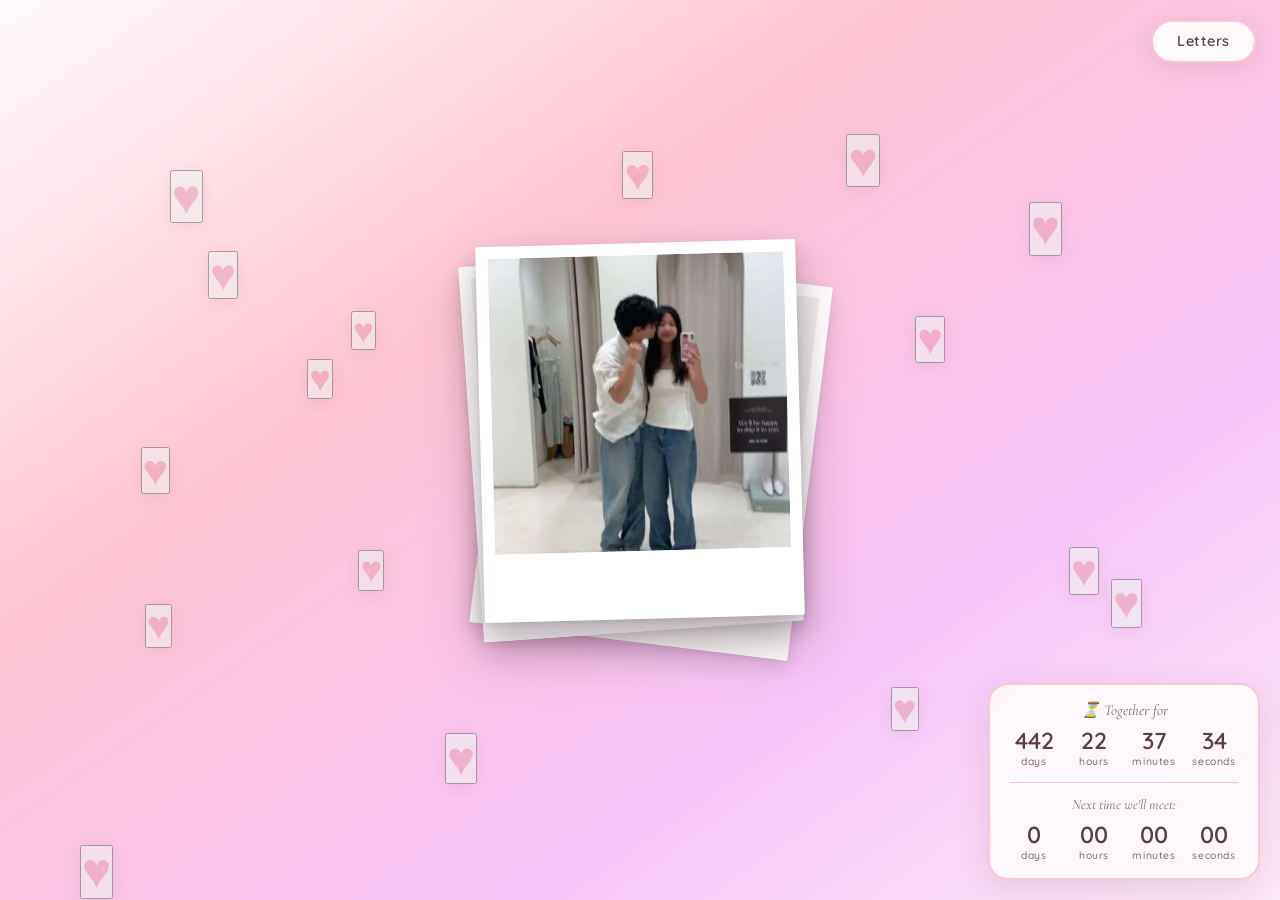
==== index.html @ 49d56d24 "new changes" ====
<!DOCTYPE html>
<html lang="en">
<head>
  <meta charset="UTF-8">
  <meta name="viewport" content="width=device-width, initial-scale=1.0">
  <meta name="description" content="A little corner of the internet, just for us.">
  <title>For my baby &lt;3</title>
  <link rel="preconnect" href="https://fonts.googleapis.com">
  <link rel="preconnect" href="https://fonts.gstatic.com" crossorigin>
  <link href="https://fonts.googleapis.com/css2?family=Cormorant+Garamond:ital,wght@0,400;0,600;1,400&family=Quicksand:wght@400;500;600&display=swap" rel="stylesheet">
  <link rel="stylesheet" href="style.css">
</head>
<body class="page-home">
  <div id="heart-field" class="heart-field" aria-hidden="true"></div>

  <header class="site-header" data-ui-zone>
    <a href="letters.html" class="btn-letters">Letters</a>
  </header>

  <main class="home-main">
    <section class="polaroid-section" aria-label="Our photos">
      <div class="polaroid-stack" data-ui-zone>
        <div class="polaroid polaroid--layer polaroid--back" aria-hidden="true">
          <span class="polaroid-photo-area polaroid-photo-area--empty"></span>
          <span class="polaroid-footer"></span>
        </div>
        <div class="polaroid polaroid--layer polaroid--mid" aria-hidden="true">
          <span class="polaroid-photo-area polaroid-photo-area--empty"></span>
          <span class="polaroid-footer"></span>
        </div>
        <button
          type="button"
          class="polaroid polaroid--layer polaroid--top"
          id="polaroid"
          aria-label="Show next photo"
        >
          <span class="polaroid-photo-area">
            <img
              id="polaroid-img"
              class="polaroid-img"
              src="images/pic1.jpg"
              alt="Memory 1 of 16"
              width="320"
              height="320"
              draggable="false"
            >
          </span>
          <span class="polaroid-footer" aria-hidden="true"></span>
        </button>
      </div>
    </section>
  </main>

  <aside class="timer-panel" data-ui-zone aria-live="polite">
    <section class="timer-block" aria-label="Time together">
      <p class="timer-label">⏳ Together for</p>
      <div class="timer-grid">
        <div class="timer-unit">
          <span id="timer-days" class="timer-value">0</span>
          <span class="timer-name">days</span>
        </div>
        <div class="timer-unit">
          <span id="timer-hours" class="timer-value">0</span>
          <span class="timer-name">hours</span>
        </div>
        <div class="timer-unit">
          <span id="timer-minutes" class="timer-value">0</span>
          <span class="timer-name">minutes</span>
        </div>
        <div class="timer-unit">
          <span id="timer-seconds" class="timer-value">0</span>
          <span class="timer-name">seconds</span>
        </div>
      </div>
    </section>

    <section class="timer-block timer-block--countdown" aria-label="Countdown to next meeting">
      <p class="timer-label timer-label--meet">Next time we'll meet:</p>
      <div class="timer-grid">
        <div class="timer-unit">
          <span id="countdown-days" class="timer-value">0</span>
          <span class="timer-name">days</span>
        </div>
        <div class="timer-unit">
          <span id="countdown-hours" class="timer-value">0</span>
          <span class="timer-name">hours</span>
        </div>
        <div class="timer-unit">
          <span id="countdown-minutes" class="timer-value">0</span>
          <span class="timer-name">minutes</span>
        </div>
        <div class="timer-unit">
          <span id="countdown-seconds" class="timer-value">0</span>
          <span class="timer-name">seconds</span>
        </div>
      </div>
    </section>
  </aside>

  <script src="script.js"></script>
</body>
</html>
---- style.css ----
/* ─── Design tokens ─── */
:root {
  --color-main: #ffc5d3;
  --color-accent: #f8c5fa;
  --color-deep: #e8a4b8;
  --color-text: #5c3d4a;
  --color-text-soft: #8b6574;
  --color-white: #fffbfc;
  --color-shadow: rgba(92, 61, 74, 0.12);
  --font-display: "Cormorant Garamond", Georgia, serif;
  --font-body: "Quicksand", system-ui, sans-serif;
  --radius-lg: 1.25rem;
  --radius-pill: 999px;
  --transition: 0.25s ease;
}

*,
*::before,
*::after {
  box-sizing: border-box;
  margin: 0;
  padding: 0;
}

html {
  scroll-behavior: smooth;
}

body {
  min-height: 100dvh;
  font-family: var(--font-body);
  color: var(--color-text);
  background: linear-gradient(
    145deg,
    var(--color-white) 0%,
    var(--color-main) 35%,
    var(--color-accent) 70%,
    #fce8f5 100%
  );
  background-attachment: fixed;
  overflow-x: hidden;
}

/* ─── Homepage layout ─── */
.page-home {
  display: flex;
  flex-direction: column;
  position: relative;
}

.heart-field {
  position: fixed;
  inset: 0;
  pointer-events: none;
  z-index: 0;
  overflow: hidden;
}

.floating-heart {
  position: absolute;
  top: 0;
  left: 0;
  pointer-events: auto;
  cursor: default;
  line-height: 1;
  opacity: 0.62;
  color: var(--color-deep);
  filter: drop-shadow(0 3px 8px var(--color-shadow));
  transition:
    opacity var(--transition),
    filter var(--transition),
    transform var(--transition);
  user-select: none;
  will-change: left, top;
  z-index: 1;
}

.floating-heart:hover,
.floating-heart:focus-visible {
  opacity: 1;
  transform: scale(1.28);
  z-index: 3;
  filter: drop-shadow(0 6px 14px rgba(92, 61, 74, 0.28));
}

.floating-heart .heart-tooltip {
  position: absolute;
  bottom: calc(100% + 0.6rem);
  left: 50%;
  transform: translateX(-50%) translateY(6px);
  padding: 0.45rem 0.9rem;
  font-family: var(--font-body);
  font-size: 0.8rem;
  font-weight: 600;
  max-width: 14rem;
  white-space: normal;
  text-align: center;
  color: var(--color-text);
  background: var(--color-white);
  border: 1px solid var(--color-main);
  border-radius: var(--radius-pill);
  box-shadow: 0 4px 16px var(--color-shadow);
  opacity: 0;
  visibility: hidden;
  transition: opacity var(--transition), transform var(--transition), visibility var(--transition);
  pointer-events: none;
}

.floating-heart:hover .heart-tooltip,
.floating-heart:focus-visible .heart-tooltip {
  opacity: 1;
  visibility: visible;
  transform: translateX(-50%) translateY(0);
}

.site-header {
  position: relative;
  z-index: 2;
  display: flex;
  justify-content: flex-end;
  padding: 1.25rem 1.5rem;
}

.btn-letters {
  display: inline-flex;
  align-items: center;
  justify-content: center;
  padding: 0.65rem 1.5rem;
  font-family: var(--font-body);
  font-size: 0.9rem;
  font-weight: 600;
  letter-spacing: 0.04em;
  text-decoration: none;
  color: var(--color-text);
  background: var(--color-white);
  border: 2px solid var(--color-main);
  border-radius: var(--radius-pill);
  box-shadow: 0 4px 20px var(--color-shadow);
  transition: background var(--transition), transform var(--transition), box-shadow var(--transition);
}

.btn-letters:hover,
.btn-letters:focus-visible {
  background: var(--color-main);
  transform: translateY(-2px);
  box-shadow: 0 8px 24px var(--color-shadow);
  outline: none;
}

.home-main {
  position: relative;
  z-index: 1;
  flex: 1;
  display: flex;
  align-items: center;
  justify-content: center;
  padding: 1rem 1.5rem 6rem;
}

/* ─── 3D Polaroid stack ─── */
.polaroid-section {
  width: 100%;
  max-width: 24rem;
  display: flex;
  justify-content: center;
  animation: fade-in 1s ease 0.2s both;
}

.polaroid-stack {
  position: relative;
  width: min(100%, 20rem);
  min-height: 26rem;
}

.polaroid {
  --polaroid-border-side: 0.75rem;
  --polaroid-border-bottom: 3.5rem;
  display: flex;
  flex-direction: column;
  width: 100%;
  margin: 0;
  padding: var(--polaroid-border-side) var(--polaroid-border-side) 0;
  text-align: left;
  background: #ffffff;
  border: none;
  border-radius: 2px;
  box-shadow:
    0 1px 2px rgba(60, 40, 50, 0.06),
    0 6px 16px rgba(60, 40, 50, 0.12),
    0 14px 28px rgba(60, 40, 50, 0.14);
  -webkit-tap-highlight-color: transparent;
}

.polaroid--layer {
  position: absolute;
  left: 0;
  right: 0;
}

.polaroid--back {
  z-index: 0;
  transform: rotate(7deg) translate(14px, 22px);
  box-shadow:
    0 2px 6px rgba(60, 40, 50, 0.08),
    0 10px 24px rgba(60, 40, 50, 0.12);
}

.polaroid--mid {
  z-index: 1;
  transform: rotate(-4deg) translate(-10px, 12px);
  box-shadow:
    0 2px 8px rgba(60, 40, 50, 0.1),
    0 12px 28px rgba(60, 40, 50, 0.14);
}

.polaroid--top {
  position: relative;
  z-index: 2;
  cursor: pointer;
  transform: rotate(-1.5deg);
  box-shadow:
    0 2px 4px rgba(60, 40, 50, 0.08),
    0 10px 22px rgba(60, 40, 50, 0.14),
    0 22px 44px rgba(60, 40, 50, 0.18),
    0 32px 64px rgba(92, 61, 74, 0.16);
  transition:
    transform 0.3s ease,
    box-shadow 0.3s ease;
}

.polaroid--top:hover {
  transform: rotate(-1.5deg) scale(1.06);
  box-shadow:
    0 4px 8px rgba(60, 40, 50, 0.1),
    0 16px 32px rgba(60, 40, 50, 0.18),
    0 28px 56px rgba(60, 40, 50, 0.22),
    0 40px 72px rgba(92, 61, 74, 0.22);
}

.polaroid--top:active {
  transform: rotate(-1.5deg) scale(1.02);
}

.polaroid--top:focus-visible {
  outline: 2px solid var(--color-deep);
  outline-offset: 6px;
}

.polaroid--changing .polaroid-img {
  opacity: 0;
  transform: scale(0.97);
}

.polaroid-photo-area--empty {
  aspect-ratio: 1 / 1;
  background: linear-gradient(145deg, #fafafa 0%, #f0f0f0 100%);
}

.polaroid-photo-area {
  display: block;
  overflow: hidden;
  background: #f0f0f0;
  line-height: 0;
}

.polaroid-img {
  display: block;
  width: 100%;
  height: auto;
  aspect-ratio: 1 / 1;
  object-fit: cover;
  pointer-events: none;
  user-select: none;
  transition: opacity 0.2s ease, transform 0.2s ease;
}

.polaroid-footer {
  display: block;
  flex-shrink: 0;
  height: var(--polaroid-border-bottom);
  margin: 0 calc(-1 * var(--polaroid-border-side));
  margin-top: var(--polaroid-border-side);
  background: #ffffff;
}

.timer-panel {
  position: fixed;
  bottom: 1.25rem;
  right: 1.25rem;
  z-index: 2;
  display: flex;
  flex-direction: column;
  gap: 0.85rem;
  max-width: min(22rem, calc(100vw - 2rem));
  padding: 1rem 1.25rem;
  background: rgba(255, 251, 252, 0.92);
  backdrop-filter: blur(10px);
  border: 2px solid var(--color-main);
  border-radius: var(--radius-lg);
  box-shadow: 0 8px 32px var(--color-shadow);
  animation: fade-in 1s ease 0.5s both;
}

.timer-block--countdown {
  padding-top: 0.85rem;
  border-top: 1px solid var(--color-main);
}

.timer-label {
  font-family: var(--font-display);
  font-size: 0.95rem;
  font-style: italic;
  color: var(--color-text-soft);
  text-align: center;
  margin-bottom: 0.5rem;
}

.timer-label--meet {
  font-size: 0.88rem;
}

.timer-grid {
  display: grid;
  grid-template-columns: repeat(4, minmax(3rem, 1fr));
  gap: 0.5rem 0.75rem;
}

.timer-unit {
  text-align: center;
}

.timer-value {
  display: block;
  font-family: var(--font-body);
  font-size: clamp(1.1rem, 3vw, 1.45rem);
  font-weight: 600;
  color: var(--color-text);
  line-height: 1.2;
  font-variant-numeric: tabular-nums;
}

.timer-name {
  display: block;
  font-size: 0.65rem;
  font-weight: 500;
  text-transform: lowercase;
  letter-spacing: 0.06em;
  color: var(--color-text-soft);
}

@keyframes fade-in {
  from {
    opacity: 0;
    transform: translateY(12px);
  }
  to {
    opacity: 1;
    transform: translateY(0);
  }
}

/* ─── Letters page ─── */
.page-letters {
  display: flex;
  flex-direction: column;
  min-height: 100dvh;
}

.letters-header {
  position: sticky;
  top: 0;
  z-index: 10;
  padding: 1rem 1.25rem;
  background: linear-gradient(
    to bottom,
    rgba(255, 251, 252, 0.95) 70%,
    transparent
  );
  backdrop-filter: blur(6px);
}

.btn-back {
  display: inline-flex;
  align-items: center;
  gap: 0.4rem;
  padding: 0.55rem 1rem 0.55rem 0.75rem;
  font-family: var(--font-body);
  font-size: 0.875rem;
  font-weight: 600;
  text-decoration: none;
  color: var(--color-text);
  background: var(--color-white);
  border: 2px solid var(--color-main);
  border-radius: var(--radius-pill);
  box-shadow: 0 4px 16px var(--color-shadow);
  transition: background var(--transition), transform var(--transition);
}

.btn-back:hover,
.btn-back:focus-visible {
  background: var(--color-main);
  transform: translateX(-3px);
  outline: none;
}

.btn-back-icon {
  width: 1.1rem;
  height: 1.1rem;
}

.letters-main {
  position: relative;
  z-index: 1;
  flex: 1;
  display: flex;
  flex-direction: column;
  align-items: center;
  gap: 1.75rem;
  padding: 0.5rem 1.25rem 3rem;
}

.letters-intro {
  text-align: center;
  max-width: 28rem;
  animation: fade-in 0.8s ease both;
}

.letters-heading {
  font-family: var(--font-display);
  font-size: clamp(1.85rem, 5vw, 2.5rem);
  font-weight: 600;
  font-style: italic;
  color: var(--color-text);
  margin-bottom: 0.35rem;
}

.letters-subheading {
  font-size: 0.9rem;
  color: var(--color-text-soft);
}

.letters-grid {
  display: grid;
  grid-template-columns: repeat(auto-fit, minmax(10.5rem, 1fr));
  gap: 1rem;
  width: 100%;
  max-width: 36rem;
  animation: fade-in 0.8s ease 0.15s both;
}

.letter-pdf-card {
  display: flex;
  flex-direction: column;
  align-items: center;
  justify-content: center;
  gap: 0.5rem;
  min-height: 9.5rem;
  padding: 1.25rem 1rem;
  text-decoration: none;
  color: var(--color-text);
  background: rgba(255, 251, 252, 0.92);
  border: 2px solid var(--color-main);
  border-radius: var(--radius-lg);
  box-shadow: 0 8px 28px var(--color-shadow);
  transition:
    background var(--transition),
    transform var(--transition),
    box-shadow var(--transition),
    border-color var(--transition);
}

.letter-pdf-card:hover,
.letter-pdf-card:focus-visible {
  background: linear-gradient(145deg, var(--color-main), var(--color-accent));
  border-color: var(--color-accent);
  transform: translateY(-4px);
  box-shadow: 0 14px 36px var(--color-shadow);
  outline: none;
}

.letter-pdf-icon {
  font-size: 2rem;
  line-height: 1;
}

.letter-pdf-title {
  font-family: var(--font-display);
  font-size: 1.25rem;
  font-weight: 600;
  font-style: italic;
  text-align: center;
}

.letter-pdf-hint {
  font-size: 0.72rem;
  font-weight: 600;
  letter-spacing: 0.06em;
  text-transform: uppercase;
  color: var(--color-text-soft);
}

/* ─── Responsive ─── */
@media (max-width: 640px) {
  .timer-panel {
    left: 1rem;
    right: 1rem;
    bottom: 1rem;
  }

  .timer-grid {
    grid-template-columns: repeat(4, 1fr);
    gap: 0.35rem;
  }

  .timer-value {
    font-size: 1.05rem;
  }

  .site-header {
    padding: 1rem;
  }

  .polaroid-stack {
    min-height: 22rem;
  }

  .polaroid--back {
    transform: rotate(6deg) translate(10px, 16px);
  }

  .polaroid--mid {
    transform: rotate(-3deg) translate(-8px, 10px);
  }
}

@media (max-width: 380px) {
  .timer-name {
    font-size: 0.58rem;
  }
}

@media (prefers-reduced-motion: reduce) {
  .floating-heart {
    opacity: 0.45;
  }

  .polaroid--top {
    transition: none;
  }

  *,
  *::before,
  *::after {
    animation-duration: 0.01ms !important;
    transition-duration: 0.01ms !important;
  }
}
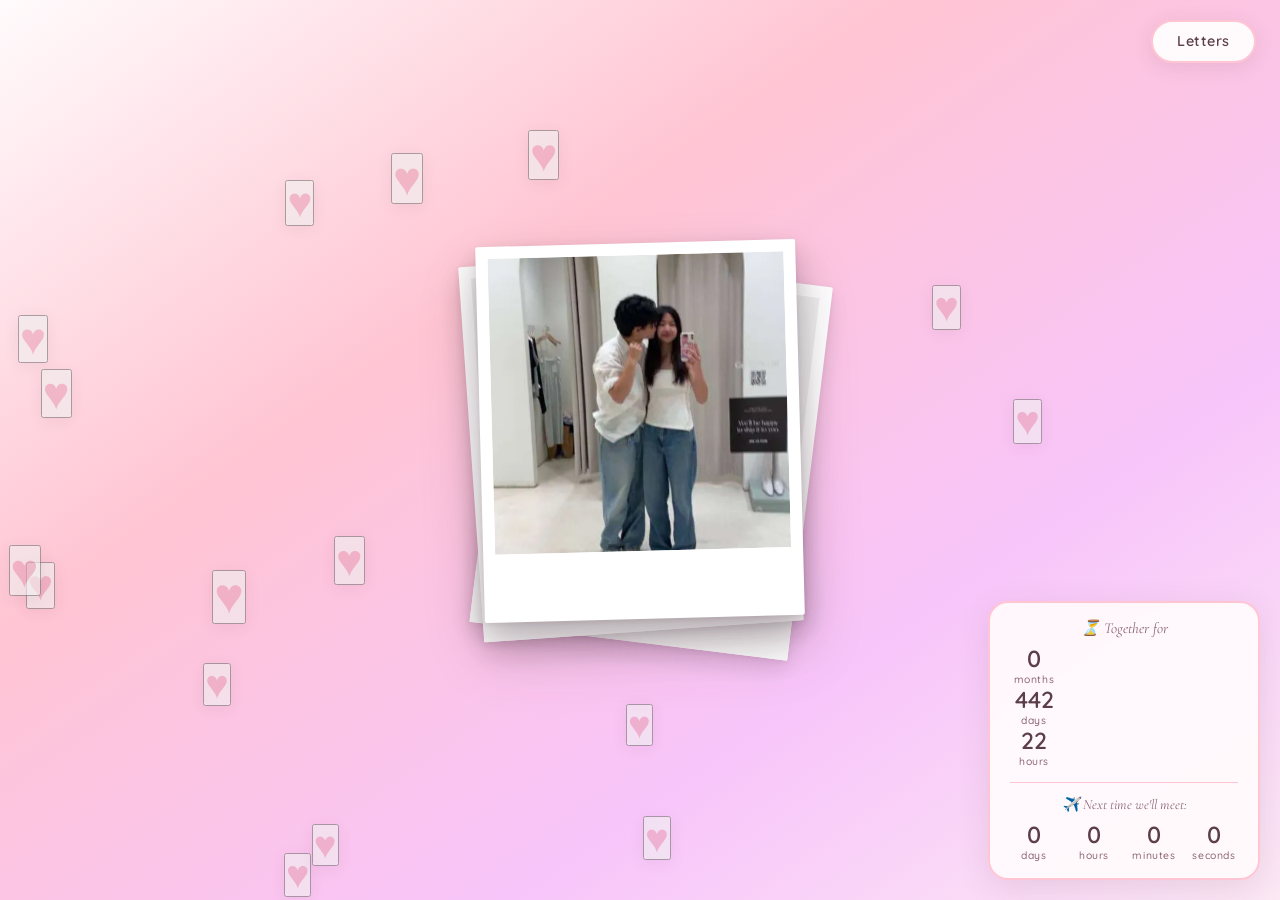
==== commit 269615f2: "more changes" ====
--- a/index.html
+++ b/index.html
@@ -54,28 +54,24 @@
   <aside class="timer-panel" data-ui-zone aria-live="polite">
     <section class="timer-block" aria-label="Time together">
       <p class="timer-label">⏳ Together for</p>
-      <div class="timer-grid">
+      <motion-div class="timer-grid timer-grid--together">
+        <div class="timer-unit">
+          <span id="timer-months" class="timer-value">0</span>
+          <span class="timer-name">months</span>
+        </motion-div>
         <div class="timer-unit">
           <span id="timer-days" class="timer-value">0</span>
           <span class="timer-name">days</span>
-        </div>
+        </motion-div>
         <div class="timer-unit">
           <span id="timer-hours" class="timer-value">0</span>
           <span class="timer-name">hours</span>
-        </div>
-        <div class="timer-unit">
-          <span id="timer-minutes" class="timer-value">0</span>
-          <span class="timer-name">minutes</span>
-        </div>
-        <div class="timer-unit">
-          <span id="timer-seconds" class="timer-value">0</span>
-          <span class="timer-name">seconds</span>
-        </div>
-      </div>
+        </motion-div>
+      </motion-div>
     </section>
 
     <section class="timer-block timer-block--countdown" aria-label="Countdown to next meeting">
-      <p class="timer-label timer-label--meet">Next time we'll meet:</p>
+      <p class="timer-label timer-label--meet">✈️ Next time we'll meet:</p>
       <div class="timer-grid">
         <div class="timer-unit">
           <span id="countdown-days" class="timer-value">0</span>
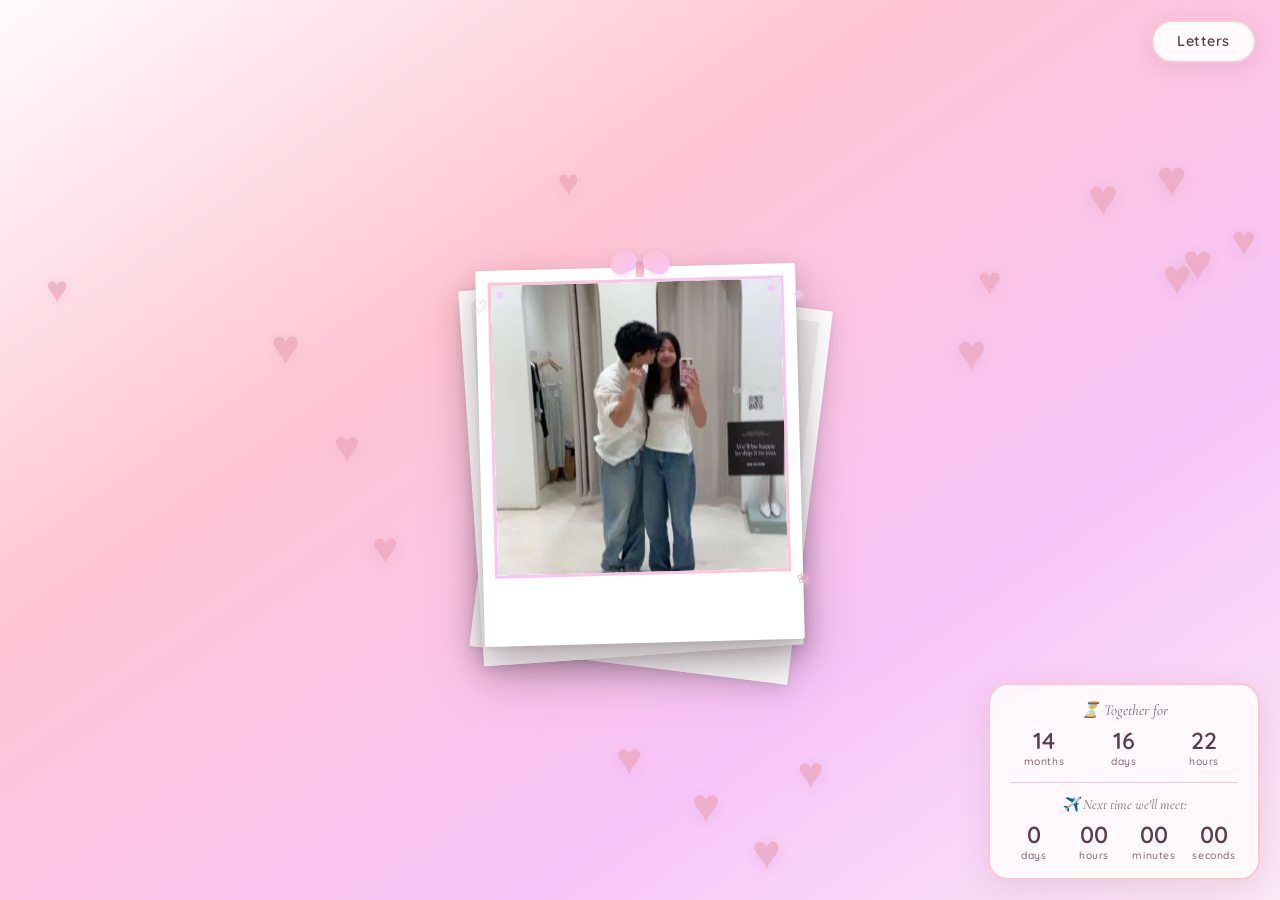
==== commit 15de5180: "added polaroids and hearts" ====
--- a/index.html
+++ b/index.html
@@ -20,6 +20,12 @@
   <main class="home-main">
     <section class="polaroid-section" aria-label="Our photos">
       <div class="polaroid-stack" data-ui-zone>
+        <div class="polaroid-decorations" aria-hidden="true">
+          <div class="polaroid-bow"><span class="polaroid-bow-knot"></span></div>
+          <span class="polaroid-decor polaroid-decor--sparkle">✦</span>
+          <span class="polaroid-decor polaroid-decor--heart">♡</span>
+          <span class="polaroid-decor polaroid-decor--dot">❀</span>
+        </div>
         <div class="polaroid polaroid--layer polaroid--back" aria-hidden="true">
           <span class="polaroid-photo-area polaroid-photo-area--empty"></span>
           <span class="polaroid-footer"></span>
@@ -54,20 +60,20 @@
   <aside class="timer-panel" data-ui-zone aria-live="polite">
     <section class="timer-block" aria-label="Time together">
       <p class="timer-label">⏳ Together for</p>
-      <motion-div class="timer-grid timer-grid--together">
+      <div class="timer-grid timer-grid--together">
         <div class="timer-unit">
           <span id="timer-months" class="timer-value">0</span>
           <span class="timer-name">months</span>
-        </motion-div>
+        </div>
         <div class="timer-unit">
           <span id="timer-days" class="timer-value">0</span>
           <span class="timer-name">days</span>
-        </motion-div>
+        </div>
         <div class="timer-unit">
           <span id="timer-hours" class="timer-value">0</span>
           <span class="timer-name">hours</span>
-        </motion-div>
-      </motion-div>
+        </div>
+      </div>
     </section>
 
     <section class="timer-block timer-block--countdown" aria-label="Countdown to next meeting">
--- a/style.css
+++ b/style.css
@@ -52,7 +52,7 @@
   position: fixed;
   inset: 0;
   pointer-events: none;
-  z-index: 0;
+  z-index: 5;
   overflow: hidden;
 }
 
@@ -60,10 +60,21 @@
   position: absolute;
   top: 0;
   left: 0;
+  display: flex;
+  align-items: center;
+  justify-content: center;
+  width: 1em;
+  height: 1em;
+  padding: 0;
+  margin: 0;
   pointer-events: auto;
-  cursor: default;
+  cursor: pointer;
+  appearance: none;
+  background: transparent;
+  border: none;
+  outline: none;
   line-height: 1;
-  opacity: 0.62;
+  opacity: 0.7;
   color: var(--color-deep);
   filter: drop-shadow(0 3px 8px var(--color-shadow));
   transition:
@@ -72,42 +83,61 @@
     transform var(--transition);
   user-select: none;
   will-change: left, top;
-  z-index: 1;
+  z-index: 5;
+}
+
+.floating-heart::before {
+  content: "";
+  position: absolute;
+  inset: -0.65em;
+}
+
+.floating-heart .heart-glyph {
+  display: block;
+  line-height: 1;
+  pointer-events: none;
 }
 
 .floating-heart:hover,
-.floating-heart:focus-visible {
+.floating-heart:focus-visible,
+.floating-heart.is-hovered {
   opacity: 1;
-  transform: scale(1.28);
-  z-index: 3;
-  filter: drop-shadow(0 6px 14px rgba(92, 61, 74, 0.28));
+  transform: scale(1.35);
+  z-index: 20;
+  filter: drop-shadow(0 6px 16px rgba(232, 164, 184, 0.55));
 }
 
 .floating-heart .heart-tooltip {
   position: absolute;
-  bottom: calc(100% + 0.6rem);
+  bottom: calc(100% + 0.35rem);
   left: 50%;
-  transform: translateX(-50%) translateY(6px);
-  padding: 0.45rem 0.9rem;
-  font-family: var(--font-body);
-  font-size: 0.8rem;
+  transform: translateX(-50%) translateY(4px);
+  padding: 0;
+  font-family: var(--font-display);
+  font-size: 0.95rem;
+  font-style: italic;
   font-weight: 600;
-  max-width: 14rem;
-  white-space: normal;
+  max-width: 16rem;
+  white-space: nowrap;
   text-align: center;
   color: var(--color-text);
-  background: var(--color-white);
-  border: 1px solid var(--color-main);
-  border-radius: var(--radius-pill);
-  box-shadow: 0 4px 16px var(--color-shadow);
+  background: transparent;
+  border: none;
+  border-radius: 0;
+  box-shadow: none;
   opacity: 0;
   visibility: hidden;
   transition: opacity var(--transition), transform var(--transition), visibility var(--transition);
   pointer-events: none;
+  text-shadow:
+    0 0 12px var(--color-white),
+    0 0 20px var(--color-white),
+    0 1px 2px rgba(255, 255, 255, 0.9);
 }
 
 .floating-heart:hover .heart-tooltip,
-.floating-heart:focus-visible .heart-tooltip {
+.floating-heart:focus-visible .heart-tooltip,
+.floating-heart.is-hovered .heart-tooltip {
   opacity: 1;
   visibility: visible;
   transform: translateX(-50%) translateY(0);
@@ -115,7 +145,7 @@
 
 .site-header {
   position: relative;
-  z-index: 2;
+  z-index: 10;
   display: flex;
   justify-content: flex-end;
   padding: 1.25rem 1.5rem;
@@ -155,6 +185,11 @@
   align-items: center;
   justify-content: center;
   padding: 1rem 1.5rem 6rem;
+  pointer-events: none;
+}
+
+.home-main > * {
+  pointer-events: auto;
 }
 
 /* ─── 3D Polaroid stack ─── */
@@ -170,6 +205,131 @@
   position: relative;
   width: min(100%, 20rem);
   min-height: 26rem;
+  padding-top: 1.5rem;
+}
+
+.polaroid-decorations {
+  position: absolute;
+  inset: 0;
+  pointer-events: none;
+  z-index: 30;
+}
+
+.polaroid-bow {
+  position: absolute;
+  top: 0.2rem;
+  left: 50%;
+  width: 4rem;
+  height: 1.85rem;
+  transform: translateX(-50%);
+  z-index: 31;
+}
+
+.polaroid-bow::before,
+.polaroid-bow::after {
+  content: "";
+  position: absolute;
+  top: 0.25rem;
+  width: 1.7rem;
+  height: 1.4rem;
+  background: linear-gradient(145deg, var(--color-main), var(--color-accent));
+  border-radius: 55% 55% 42% 42%;
+  box-shadow: 0 2px 6px var(--color-shadow);
+}
+
+.polaroid-bow::before {
+  left: 0.1rem;
+  transform: rotate(-24deg);
+}
+
+.polaroid-bow::after {
+  right: 0.1rem;
+  transform: rotate(24deg);
+}
+
+.polaroid-bow-knot {
+  position: absolute;
+  top: 0.95rem;
+  left: 50%;
+  width: 0.55rem;
+  height: 0.95rem;
+  margin-left: -0.275rem;
+  border-radius: 2px;
+  background: linear-gradient(180deg, var(--color-deep), var(--color-main));
+  box-shadow: 0 1px 3px var(--color-shadow);
+}
+
+.polaroid-decor {
+  position: absolute;
+  font-size: 1rem;
+  color: var(--color-deep);
+  opacity: 0.85;
+  text-shadow: 0 1px 4px rgba(255, 255, 255, 0.8);
+  animation: decor-float 4s ease-in-out infinite;
+}
+
+.polaroid-decor--sparkle {
+  top: 2.5rem;
+  right: -0.35rem;
+  font-size: 1.15rem;
+  color: var(--color-accent);
+  animation-delay: 0.5s;
+}
+
+.polaroid-decor--heart {
+  top: 3.25rem;
+  left: -0.5rem;
+  font-size: 1.1rem;
+  animation-delay: 1s;
+}
+
+.polaroid-decor--dot {
+  bottom: 4.5rem;
+  right: -0.6rem;
+  font-size: 0.95rem;
+  animation-delay: 1.5s;
+}
+
+@keyframes decor-float {
+  0%,
+  100% {
+    transform: translateY(0) rotate(0deg);
+  }
+  50% {
+    transform: translateY(-5px) rotate(8deg);
+  }
+}
+
+.polaroid--top .polaroid-photo-area {
+  position: relative;
+  border: 3px solid transparent;
+  background:
+    linear-gradient(#fff, #fff) padding-box,
+    linear-gradient(135deg, var(--color-main), var(--color-accent), var(--color-main)) border-box;
+  box-shadow: inset 0 0 0 1px rgba(255, 255, 255, 0.6);
+}
+
+.polaroid--top .polaroid-photo-area::before,
+.polaroid--top .polaroid-photo-area::after {
+  content: "";
+  position: absolute;
+  width: 0.45rem;
+  height: 0.45rem;
+  border-radius: 50%;
+  background: var(--color-accent);
+  opacity: 0.75;
+  z-index: 2;
+  pointer-events: none;
+}
+
+.polaroid--top .polaroid-photo-area::before {
+  top: 0.35rem;
+  left: 0.35rem;
+}
+
+.polaroid--top .polaroid-photo-area::after {
+  top: 0.35rem;
+  right: 0.35rem;
 }
 
 .polaroid {
@@ -287,7 +447,7 @@
   position: fixed;
   bottom: 1.25rem;
   right: 1.25rem;
-  z-index: 2;
+  z-index: 10;
   display: flex;
   flex-direction: column;
   gap: 0.85rem;
@@ -325,6 +485,10 @@
   gap: 0.5rem 0.75rem;
 }
 
+.timer-grid--together {
+  grid-template-columns: repeat(3, minmax(3rem, 1fr));
+}
+
 .timer-unit {
   text-align: center;
 }
@@ -370,6 +534,7 @@
   position: sticky;
   top: 0;
   z-index: 10;
+  pointer-events: auto;
   padding: 1rem 1.25rem;
   background: linear-gradient(
     to bottom,
@@ -417,6 +582,11 @@
   align-items: center;
   gap: 1.75rem;
   padding: 0.5rem 1.25rem 3rem;
+  pointer-events: none;
+}
+
+.letters-main > * {
+  pointer-events: auto;
 }
 
 .letters-intro {
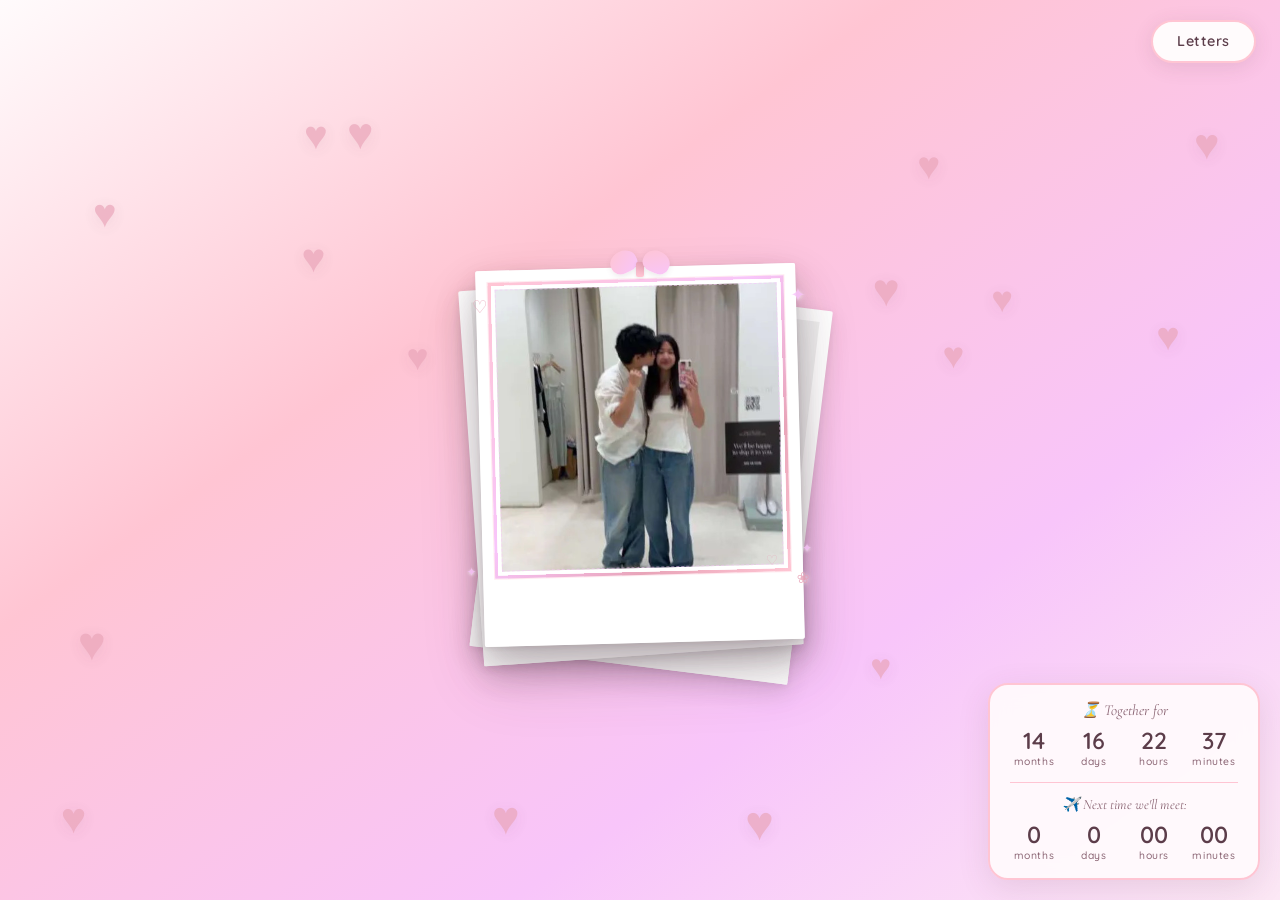
==== commit f2d2c222: "added more" ====
--- a/index.html
+++ b/index.html
@@ -60,7 +60,7 @@
   <aside class="timer-panel" data-ui-zone aria-live="polite">
     <section class="timer-block" aria-label="Time together">
       <p class="timer-label">⏳ Together for</p>
-      <div class="timer-grid timer-grid--together">
+      <div class="timer-grid">
         <div class="timer-unit">
           <span id="timer-months" class="timer-value">0</span>
           <span class="timer-name">months</span>
@@ -73,12 +73,20 @@
           <span id="timer-hours" class="timer-value">0</span>
           <span class="timer-name">hours</span>
         </div>
+        <div class="timer-unit">
+          <span id="timer-minutes" class="timer-value">0</span>
+          <span class="timer-name">minutes</span>
+        </div>
       </div>
     </section>
 
     <section class="timer-block timer-block--countdown" aria-label="Countdown to next meeting">
       <p class="timer-label timer-label--meet">✈️ Next time we'll meet:</p>
       <div class="timer-grid">
+        <div class="timer-unit">
+          <span id="countdown-months" class="timer-value">0</span>
+          <span class="timer-name">months</span>
+        </div>
         <div class="timer-unit">
           <span id="countdown-days" class="timer-value">0</span>
           <span class="timer-name">days</span>
@@ -91,10 +99,6 @@
           <span id="countdown-minutes" class="timer-value">0</span>
           <span class="timer-name">minutes</span>
         </div>
-        <div class="timer-unit">
-          <span id="countdown-seconds" class="timer-value">0</span>
-          <span class="timer-name">seconds</span>
-        </div>
       </div>
     </section>
   </aside>
--- a/style.css
+++ b/style.css
@@ -65,21 +65,26 @@
   justify-content: center;
   width: 1em;
   height: 1em;
-  padding: 0;
-  margin: 0;
+  padding: 0 !important;
+  margin: 0 !important;
   pointer-events: auto;
   cursor: pointer;
-  appearance: none;
-  background: transparent;
-  border: none;
-  outline: none;
+  appearance: none !important;
+  -webkit-appearance: none !important;
+  -moz-appearance: none !important;
+  background: transparent !important;
+  background-color: transparent !important;
+  border: none !important;
+  border-radius: 0 !important;
+  outline: none !important;
+  box-shadow: none !important;
+  -webkit-tap-highlight-color: transparent !important;
   line-height: 1;
   opacity: 0.7;
   color: var(--color-deep);
-  filter: drop-shadow(0 3px 8px var(--color-shadow));
+  filter: none !important;
   transition:
     opacity var(--transition),
-    filter var(--transition),
     transform var(--transition);
   user-select: none;
   will-change: left, top;
@@ -96,6 +101,8 @@
   display: block;
   line-height: 1;
   pointer-events: none;
+  filter: drop-shadow(0 3px 8px var(--color-shadow));
+  transition: filter var(--transition), transform var(--transition);
 }
 
 .floating-heart:hover,
@@ -104,6 +111,11 @@
   opacity: 1;
   transform: scale(1.35);
   z-index: 20;
+}
+
+.floating-heart:hover .heart-glyph,
+.floating-heart:focus-visible .heart-glyph,
+.floating-heart.is-hovered .heart-glyph {
   filter: drop-shadow(0 6px 16px rgba(232, 164, 184, 0.55));
 }
 
@@ -302,34 +314,65 @@
 
 .polaroid--top .polaroid-photo-area {
   position: relative;
+  padding: 4px;
   border: 3px solid transparent;
   background:
     linear-gradient(#fff, #fff) padding-box,
-    linear-gradient(135deg, var(--color-main), var(--color-accent), var(--color-main)) border-box;
-  box-shadow: inset 0 0 0 1px rgba(255, 255, 255, 0.6);
-}
-
-.polaroid--top .polaroid-photo-area::before,
+    linear-gradient(
+      135deg,
+      var(--color-main) 0%,
+      var(--color-accent) 45%,
+      var(--color-deep) 75%,
+      var(--color-main) 100%
+    )
+    border-box;
+  box-shadow:
+    inset 0 0 0 1px rgba(255, 255, 255, 0.75),
+    0 0 0 1px rgba(255, 197, 211, 0.35);
+}
+
+.polaroid--top .polaroid-photo-area::before {
+  content: "";
+  position: absolute;
+  inset: 4px;
+  border: 1px dashed rgba(248, 197, 250, 0.55);
+  pointer-events: none;
+  z-index: 2;
+}
+
 .polaroid--top .polaroid-photo-area::after {
-  content: "";
-  position: absolute;
-  width: 0.45rem;
-  height: 0.45rem;
-  border-radius: 50%;
-  background: var(--color-accent);
-  opacity: 0.75;
+  content: "♡";
+  position: absolute;
+  bottom: 0.5rem;
+  right: 0.55rem;
+  font-size: 0.85rem;
+  color: var(--color-deep);
+  opacity: 0.65;
   z-index: 2;
   pointer-events: none;
-}
-
-.polaroid--top .polaroid-photo-area::before {
-  top: 0.35rem;
-  left: 0.35rem;
-}
-
-.polaroid--top .polaroid-photo-area::after {
-  top: 0.35rem;
-  right: 0.35rem;
+  text-shadow: 0 0 6px #fff;
+}
+
+.polaroid-stack::before,
+.polaroid-stack::after {
+  content: "✦";
+  position: absolute;
+  font-size: 0.75rem;
+  color: var(--color-accent);
+  opacity: 0.8;
+  z-index: 25;
+  pointer-events: none;
+  text-shadow: 0 1px 3px rgba(255, 255, 255, 0.9);
+}
+
+.polaroid-stack::before {
+  bottom: 5rem;
+  left: -0.85rem;
+}
+
+.polaroid-stack::after {
+  bottom: 6.5rem;
+  right: -0.75rem;
 }
 
 .polaroid {
@@ -382,7 +425,8 @@
     0 2px 4px rgba(60, 40, 50, 0.08),
     0 10px 22px rgba(60, 40, 50, 0.14),
     0 22px 44px rgba(60, 40, 50, 0.18),
-    0 32px 64px rgba(92, 61, 74, 0.16);
+    0 32px 64px rgba(92, 61, 74, 0.16),
+    inset 0 0 0 1px rgba(255, 255, 255, 0.9);
   transition:
     transform 0.3s ease,
     box-shadow 0.3s ease;
@@ -485,10 +529,6 @@
   gap: 0.5rem 0.75rem;
 }
 
-.timer-grid--together {
-  grid-template-columns: repeat(3, minmax(3rem, 1fr));
-}
-
 .timer-unit {
   text-align: center;
 }
@@ -531,17 +571,11 @@
 }
 
 .letters-header {
-  position: sticky;
-  top: 0;
+  position: relative;
   z-index: 10;
   pointer-events: auto;
   padding: 1rem 1.25rem;
-  background: linear-gradient(
-    to bottom,
-    rgba(255, 251, 252, 0.95) 70%,
-    transparent
-  );
-  backdrop-filter: blur(6px);
+  background: transparent;
 }
 
 .btn-back {
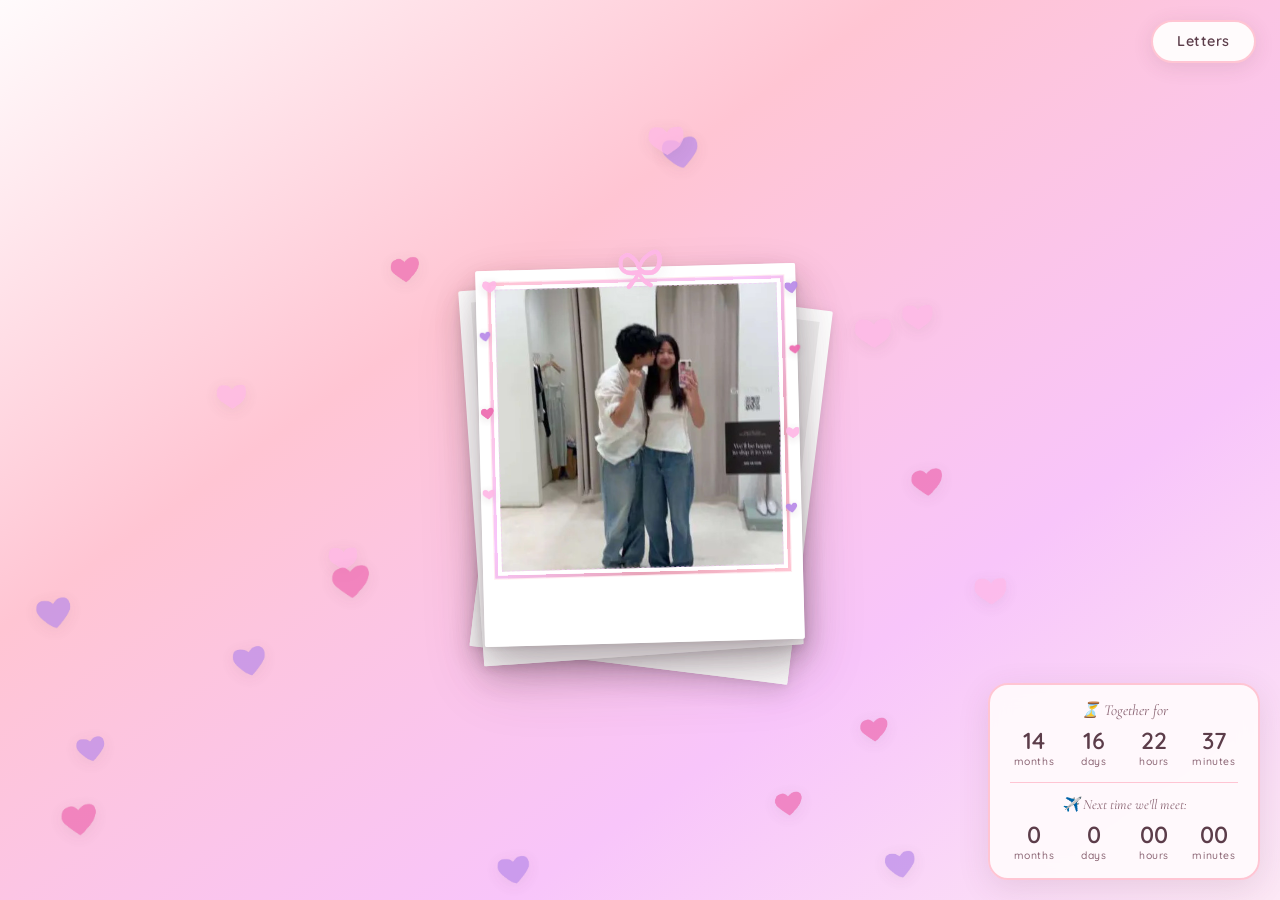
==== commit 3799a0ab: "added new heart decorations and changed letter page" ====
--- a/index.html
+++ b/index.html
@@ -21,10 +21,24 @@
     <section class="polaroid-section" aria-label="Our photos">
       <div class="polaroid-stack" data-ui-zone>
         <div class="polaroid-decorations" aria-hidden="true">
-          <div class="polaroid-bow"><span class="polaroid-bow-knot"></span></div>
-          <span class="polaroid-decor polaroid-decor--sparkle">✦</span>
-          <span class="polaroid-decor polaroid-decor--heart">♡</span>
-          <span class="polaroid-decor polaroid-decor--dot">❀</span>
+          <img
+            src="decorations/bowtie.png"
+            alt=""
+            class="polaroid-bowtie"
+            width="80"
+            height="48"
+            draggable="false"
+          >
+          <div class="polaroid-frame-hearts">
+            <img src="decorations/pinkheart.png" alt="" class="frame-heart frame-heart--1" draggable="false">
+            <img src="decorations/purpleheart.png" alt="" class="frame-heart frame-heart--2" draggable="false">
+            <img src="decorations/darkpinkheart.png" alt="" class="frame-heart frame-heart--3" draggable="false">
+            <img src="decorations/pinkheart.png" alt="" class="frame-heart frame-heart--4" draggable="false">
+            <img src="decorations/purpleheart.png" alt="" class="frame-heart frame-heart--5" draggable="false">
+            <img src="decorations/darkpinkheart.png" alt="" class="frame-heart frame-heart--6" draggable="false">
+            <img src="decorations/pinkheart.png" alt="" class="frame-heart frame-heart--7" draggable="false">
+            <img src="decorations/purpleheart.png" alt="" class="frame-heart frame-heart--8" draggable="false">
+          </div>
         </div>
         <div class="polaroid polaroid--layer polaroid--back" aria-hidden="true">
           <span class="polaroid-photo-area polaroid-photo-area--empty"></span>
--- a/style.css
+++ b/style.css
@@ -63,8 +63,8 @@
   display: flex;
   align-items: center;
   justify-content: center;
-  width: 1em;
-  height: 1em;
+  width: 3rem;
+  height: 3rem;
   padding: 0 !important;
   margin: 0 !important;
   pointer-events: auto;
@@ -99,7 +99,9 @@
 
 .floating-heart .heart-glyph {
   display: block;
-  line-height: 1;
+  width: 100%;
+  height: 100%;
+  object-fit: contain;
   pointer-events: none;
   filter: drop-shadow(0 3px 8px var(--color-shadow));
   transition: filter var(--transition), transform var(--transition);
@@ -227,79 +229,93 @@
   z-index: 30;
 }
 
-.polaroid-bow {
-  position: absolute;
-  top: 0.2rem;
+.polaroid-bowtie {
+  position: absolute;
+  top: -0.15rem;
   left: 50%;
-  width: 4rem;
-  height: 1.85rem;
+  width: 5rem;
+  height: auto;
   transform: translateX(-50%);
   z-index: 31;
-}
-
-.polaroid-bow::before,
-.polaroid-bow::after {
-  content: "";
-  position: absolute;
-  top: 0.25rem;
-  width: 1.7rem;
-  height: 1.4rem;
-  background: linear-gradient(145deg, var(--color-main), var(--color-accent));
-  border-radius: 55% 55% 42% 42%;
-  box-shadow: 0 2px 6px var(--color-shadow);
-}
-
-.polaroid-bow::before {
-  left: 0.1rem;
-  transform: rotate(-24deg);
-}
-
-.polaroid-bow::after {
-  right: 0.1rem;
-  transform: rotate(24deg);
-}
-
-.polaroid-bow-knot {
-  position: absolute;
-  top: 0.95rem;
-  left: 50%;
-  width: 0.55rem;
-  height: 0.95rem;
-  margin-left: -0.275rem;
-  border-radius: 2px;
-  background: linear-gradient(180deg, var(--color-deep), var(--color-main));
-  box-shadow: 0 1px 3px var(--color-shadow);
-}
-
-.polaroid-decor {
-  position: absolute;
-  font-size: 1rem;
-  color: var(--color-deep);
-  opacity: 0.85;
-  text-shadow: 0 1px 4px rgba(255, 255, 255, 0.8);
+  object-fit: contain;
+  filter: drop-shadow(0 3px 8px var(--color-shadow));
+  pointer-events: none;
+}
+
+.polaroid-frame-hearts {
+  position: absolute;
+  top: 1.85rem;
+  left: 0.45rem;
+  right: 0.45rem;
+  height: calc(100% - 6.25rem);
+  pointer-events: none;
+  z-index: 28;
+}
+
+.frame-heart {
+  position: absolute;
+  width: 1.35rem;
+  height: auto;
+  object-fit: contain;
+  opacity: 0.92;
+  filter: drop-shadow(0 2px 4px rgba(92, 61, 74, 0.15));
   animation: decor-float 4s ease-in-out infinite;
 }
 
-.polaroid-decor--sparkle {
-  top: 2.5rem;
-  right: -0.35rem;
-  font-size: 1.15rem;
-  color: var(--color-accent);
-  animation-delay: 0.5s;
-}
-
-.polaroid-decor--heart {
-  top: 3.25rem;
+.frame-heart--1 {
+  top: 2%;
+  left: -0.55rem;
+  animation-delay: 0s;
+}
+
+.frame-heart--2 {
+  top: 18%;
+  left: -0.7rem;
+  width: 1.15rem;
+  animation-delay: 0.4s;
+}
+
+.frame-heart--3 {
+  top: 42%;
+  left: -0.65rem;
+  animation-delay: 0.8s;
+}
+
+.frame-heart--4 {
+  top: 68%;
   left: -0.5rem;
-  font-size: 1.1rem;
+  width: 1.2rem;
+  animation-delay: 1.2s;
+}
+
+.frame-heart--5 {
+  top: 2%;
+  right: -0.55rem;
+  left: auto;
+  animation-delay: 0.2s;
+}
+
+.frame-heart--6 {
+  top: 22%;
+  right: -0.7rem;
+  left: auto;
+  width: 1.15rem;
+  animation-delay: 0.6s;
+}
+
+.frame-heart--7 {
+  top: 48%;
+  right: -0.65rem;
+  left: auto;
   animation-delay: 1s;
 }
 
-.polaroid-decor--dot {
-  bottom: 4.5rem;
-  right: -0.6rem;
-  font-size: 0.95rem;
-  animation-delay: 1.5s;
+.frame-heart--8 {
+  top: 72%;
+  right: -0.5rem;
+  left: auto;
+  width: 1.2rem;
+  animation-delay: 1.4s;
 }
 
 @keyframes decor-float {
@@ -308,7 +324,7 @@
     transform: translateY(0) rotate(0deg);
   }
   50% {
-    transform: translateY(-5px) rotate(8deg);
+    transform: translateY(-4px) rotate(6deg);
   }
 }
 
@@ -340,41 +356,6 @@
   z-index: 2;
 }
 
-.polaroid--top .polaroid-photo-area::after {
-  content: "♡";
-  position: absolute;
-  bottom: 0.5rem;
-  right: 0.55rem;
-  font-size: 0.85rem;
-  color: var(--color-deep);
-  opacity: 0.65;
-  z-index: 2;
-  pointer-events: none;
-  text-shadow: 0 0 6px #fff;
-}
-
-.polaroid-stack::before,
-.polaroid-stack::after {
-  content: "✦";
-  position: absolute;
-  font-size: 0.75rem;
-  color: var(--color-accent);
-  opacity: 0.8;
-  z-index: 25;
-  pointer-events: none;
-  text-shadow: 0 1px 3px rgba(255, 255, 255, 0.9);
-}
-
-.polaroid-stack::before {
-  bottom: 5rem;
-  left: -0.85rem;
-}
-
-.polaroid-stack::after {
-  bottom: 6.5rem;
-  right: -0.75rem;
-}
-
 .polaroid {
   --polaroid-border-side: 0.75rem;
   --polaroid-border-bottom: 3.5rem;
@@ -650,6 +631,11 @@
   width: 100%;
   max-width: 36rem;
   animation: fade-in 0.8s ease 0.15s both;
+}
+
+.letters-grid--single {
+  grid-template-columns: 1fr;
+  max-width: 16rem;
 }
 
 .letter-pdf-card {
@@ -683,8 +669,12 @@
 }
 
 .letter-pdf-icon {
-  font-size: 2rem;
+  display: block;
+  width: 5.5rem;
+  height: auto;
+  object-fit: contain;
   line-height: 1;
+  filter: drop-shadow(0 4px 12px var(--color-shadow));
 }
 
 .letter-pdf-title {
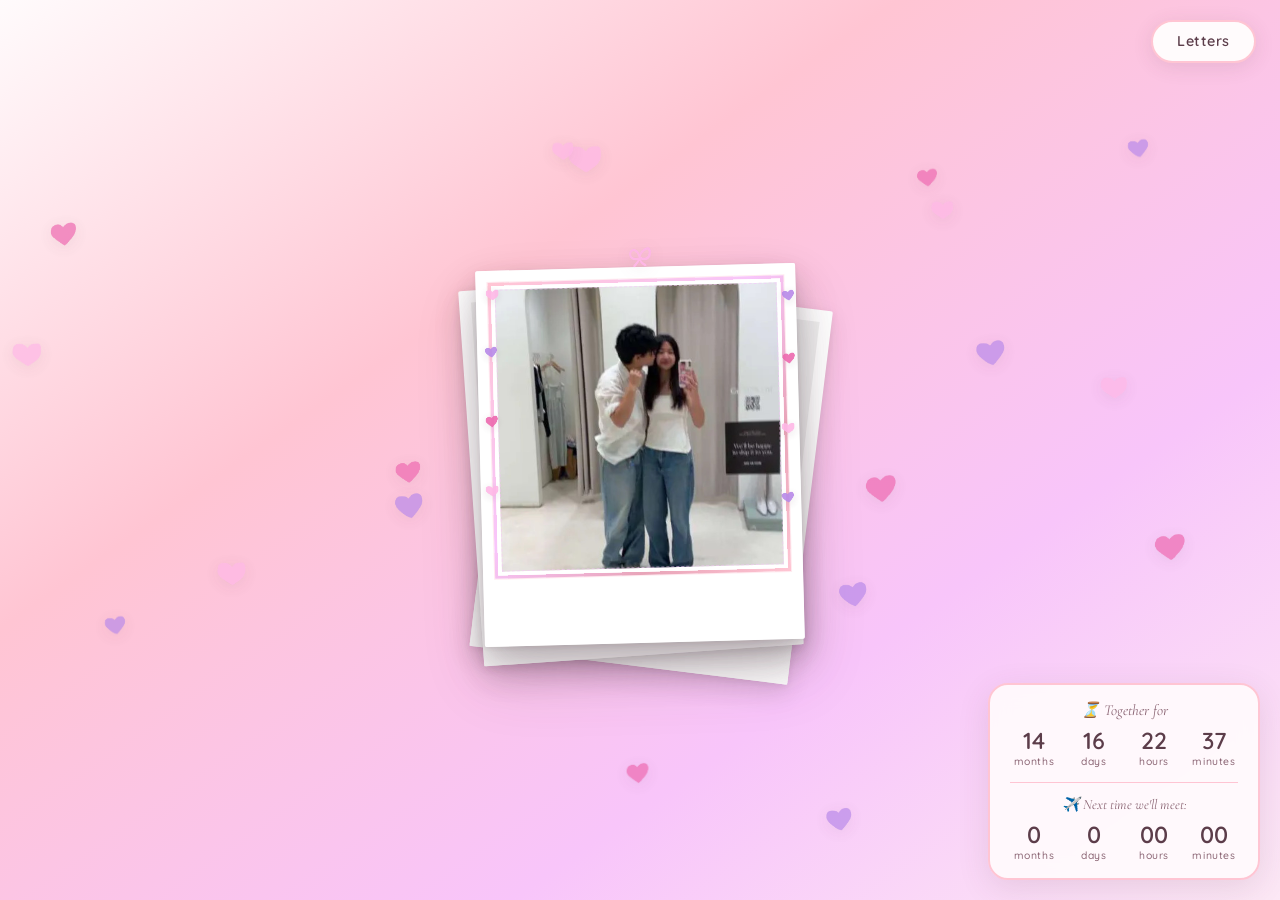
==== commit ede768b1: "fixed hearts" ====
--- a/index.html
+++ b/index.html
@@ -25,8 +25,6 @@
             src="decorations/bowtie.png"
             alt=""
             class="polaroid-bowtie"
-            width="80"
-            height="48"
             draggable="false"
           >
           <div class="polaroid-frame-hearts">
--- a/style.css
+++ b/style.css
@@ -63,8 +63,8 @@
   display: flex;
   align-items: center;
   justify-content: center;
-  width: 3rem;
-  height: 3rem;
+  width: auto;
+  height: auto;
   padding: 0 !important;
   margin: 0 !important;
   pointer-events: auto;
@@ -79,9 +79,9 @@
   outline: none !important;
   box-shadow: none !important;
   -webkit-tap-highlight-color: transparent !important;
+  font-size: 2.5rem;
   line-height: 1;
   opacity: 0.7;
-  color: var(--color-deep);
   filter: none !important;
   transition:
     opacity var(--transition),
@@ -94,17 +94,19 @@
 .floating-heart::before {
   content: "";
   position: absolute;
-  inset: -0.65em;
-}
-
-.floating-heart .heart-glyph {
+  inset: -0.5em;
+}
+
+.floating-heart img {
   display: block;
-  width: 100%;
-  height: 100%;
+  width: 1em;
+  height: 1em;
+  max-width: none;
+  max-height: none;
   object-fit: contain;
   pointer-events: none;
   filter: drop-shadow(0 3px 8px var(--color-shadow));
-  transition: filter var(--transition), transform var(--transition);
+  transition: filter var(--transition);
 }
 
 .floating-heart:hover,
@@ -115,9 +117,9 @@
   z-index: 20;
 }
 
-.floating-heart:hover .heart-glyph,
-.floating-heart:focus-visible .heart-glyph,
-.floating-heart.is-hovered .heart-glyph {
+.floating-heart:hover img,
+.floating-heart:focus-visible img,
+.floating-heart.is-hovered img {
   filter: drop-shadow(0 6px 16px rgba(232, 164, 184, 0.55));
 }
 
@@ -229,12 +231,13 @@
   z-index: 30;
 }
 
-.polaroid-bowtie {
-  position: absolute;
-  top: -0.15rem;
+.polaroid-decorations img.polaroid-bowtie {
+  position: absolute;
+  top: 0;
   left: 50%;
-  width: 5rem;
+  width: 2.5rem;
   height: auto;
+  max-height: 1.75rem;
   transform: translateX(-50%);
   z-index: 31;
   object-fit: contain;
@@ -244,77 +247,75 @@
 
 .polaroid-frame-hearts {
   position: absolute;
-  top: 1.85rem;
-  left: 0.45rem;
-  right: 0.45rem;
-  height: calc(100% - 6.25rem);
+  top: 2rem;
+  left: 0.5rem;
+  right: 0.5rem;
+  bottom: 4.25rem;
   pointer-events: none;
   z-index: 28;
 }
 
-.frame-heart {
-  position: absolute;
-  width: 1.35rem;
+.polaroid-frame-hearts .frame-heart {
+  position: absolute;
+  width: 1.25rem;
   height: auto;
+  max-width: 1.25rem;
+  max-height: 1.25rem;
   object-fit: contain;
-  opacity: 0.92;
+  opacity: 0.9;
   filter: drop-shadow(0 2px 4px rgba(92, 61, 74, 0.15));
   animation: decor-float 4s ease-in-out infinite;
 }
 
 .frame-heart--1 {
-  top: 2%;
-  left: -0.55rem;
+  top: 4%;
+  left: -0.35rem;
   animation-delay: 0s;
 }
 
 .frame-heart--2 {
-  top: 18%;
-  left: -0.7rem;
-  width: 1.15rem;
+  top: 22%;
+  left: -0.45rem;
   animation-delay: 0.4s;
 }
 
 .frame-heart--3 {
-  top: 42%;
-  left: -0.65rem;
+  top: 44%;
+  left: -0.4rem;
   animation-delay: 0.8s;
 }
 
 .frame-heart--4 {
-  top: 68%;
-  left: -0.5rem;
-  width: 1.2rem;
+  top: 66%;
+  left: -0.35rem;
   animation-delay: 1.2s;
 }
 
 .frame-heart--5 {
-  top: 2%;
-  right: -0.55rem;
+  top: 4%;
+  right: -0.35rem;
   left: auto;
   animation-delay: 0.2s;
 }
 
 .frame-heart--6 {
-  top: 22%;
-  right: -0.7rem;
+  top: 24%;
+  right: -0.45rem;
   left: auto;
-  width: 1.15rem;
   animation-delay: 0.6s;
 }
 
 .frame-heart--7 {
-  top: 48%;
-  right: -0.65rem;
+  top: 46%;
+  right: -0.4rem;
   left: auto;
   animation-delay: 1s;
 }
 
 .frame-heart--8 {
-  top: 72%;
-  right: -0.5rem;
+  top: 68%;
+  right: -0.35rem;
   left: auto;
-  width: 1.2rem;
   animation-delay: 1.4s;
 }
 
@@ -670,8 +671,9 @@
 
 .letter-pdf-icon {
   display: block;
-  width: 5.5rem;
+  width: 4.5rem;
   height: auto;
+  max-height: 4.5rem;
   object-fit: contain;
   line-height: 1;
   filter: drop-shadow(0 4px 12px var(--color-shadow));
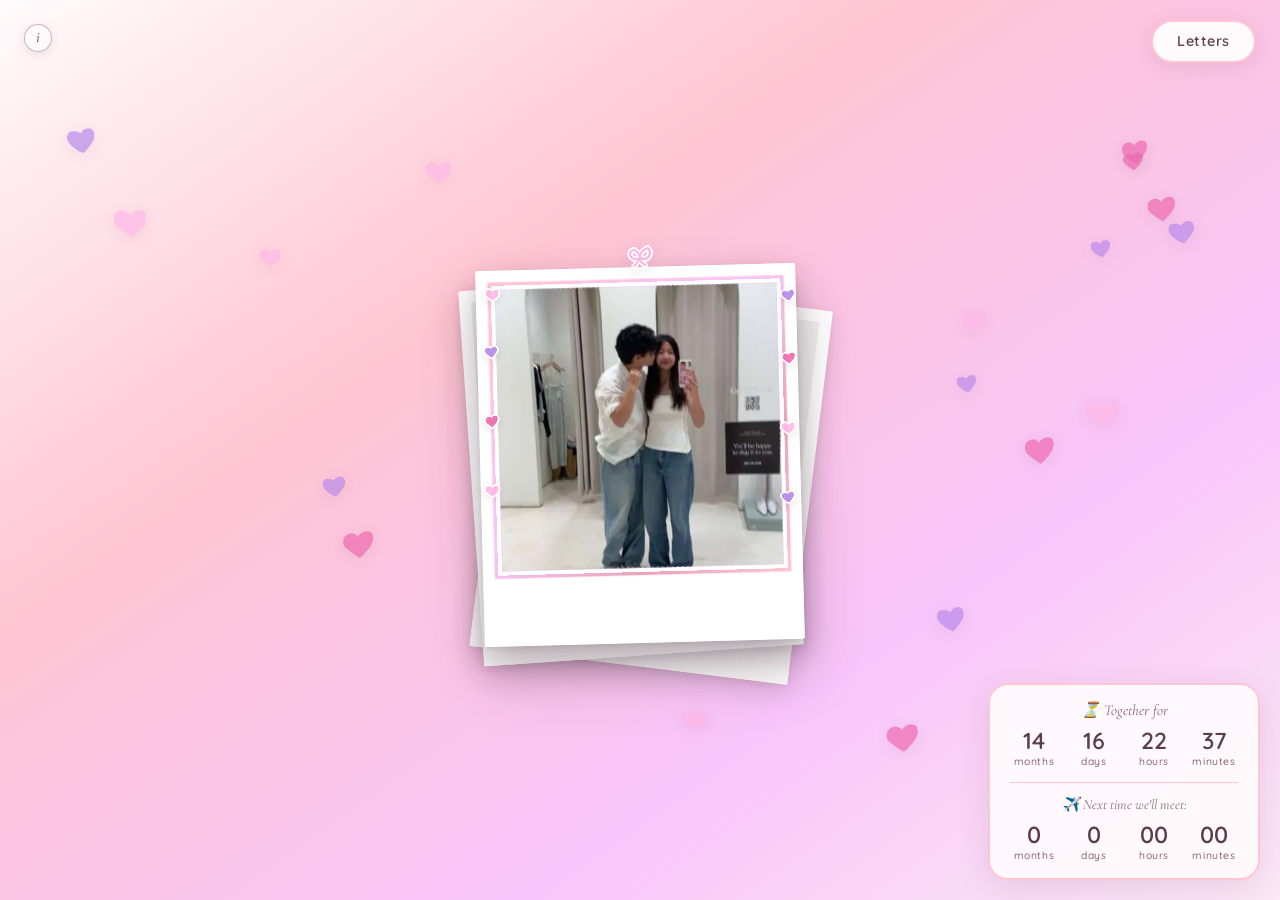
==== commit a26d97c3: "changed heatts + added info" ====
--- a/index.html
+++ b/index.html
@@ -12,6 +12,15 @@
 </head>
 <body class="page-home">
   <div id="heart-field" class="heart-field" aria-hidden="true"></div>
+
+  <div class="hearts-hint" data-ui-zone>
+    <button type="button" class="hearts-hint__trigger" aria-describedby="hearts-hint-message">
+      <span class="hearts-hint__icon" aria-hidden="true">i</span>
+    </button>
+    <p id="hearts-hint-message" class="hearts-hint__message">
+      Hover over the hearts to see why I love you ♡
+    </p>
+  </div>
 
   <header class="site-header" data-ui-zone>
     <a href="letters.html" class="btn-letters">Letters</a>
--- a/style.css
+++ b/style.css
@@ -12,6 +12,11 @@
   --radius-lg: 1.25rem;
   --radius-pill: 999px;
   --transition: 0.25s ease;
+  --polaroid-decor-white-stroke:
+    drop-shadow(1px 1px 0 #fff)
+    drop-shadow(-1px -1px 0 #fff)
+    drop-shadow(1px -1px 0 #fff)
+    drop-shadow(-1px 1px 0 #fff);
 }
 
 *,
@@ -159,6 +164,89 @@
   transform: translateX(-50%) translateY(0);
 }
 
+/* ─── Hearts hint (top left) ─── */
+.hearts-hint {
+  position: fixed;
+  top: 1.25rem;
+  left: 1.5rem;
+  z-index: 10;
+  display: flex;
+  align-items: center;
+  gap: 0.65rem;
+  max-width: calc(100vw - 2.5rem);
+  pointer-events: auto;
+}
+
+.hearts-hint__trigger {
+  flex-shrink: 0;
+  display: flex;
+  align-items: center;
+  justify-content: center;
+  width: 1.75rem;
+  height: 1.75rem;
+  padding: 0;
+  border: 1.5px solid rgba(139, 101, 116, 0.45);
+  border-radius: 50%;
+  background: rgba(255, 251, 252, 0.72);
+  color: var(--color-text-soft);
+  cursor: help;
+  box-shadow: 0 2px 10px var(--color-shadow);
+  transition:
+    background var(--transition),
+    border-color var(--transition),
+    color var(--transition),
+    transform var(--transition);
+  -webkit-tap-highlight-color: transparent;
+}
+
+.hearts-hint__trigger:hover,
+.hearts-hint__trigger:focus-visible {
+  background: rgba(255, 251, 252, 0.95);
+  border-color: var(--color-deep);
+  color: var(--color-text);
+  transform: scale(1.05);
+  outline: none;
+}
+
+.hearts-hint__icon {
+  font-family: var(--font-display);
+  font-size: 0.95rem;
+  font-style: italic;
+  font-weight: 600;
+  line-height: 1;
+}
+
+.hearts-hint__message {
+  margin: 0;
+  padding: 0.5rem 0.85rem;
+  font-family: var(--font-display);
+  font-size: 0.92rem;
+  font-style: italic;
+  font-weight: 400;
+  line-height: 1.35;
+  color: var(--color-text);
+  white-space: nowrap;
+  background: rgba(255, 251, 252, 0.82);
+  backdrop-filter: blur(8px);
+  border-radius: var(--radius-pill);
+  box-shadow: 0 4px 18px var(--color-shadow);
+  opacity: 0;
+  transform: translateX(-10px);
+  pointer-events: none;
+  transition:
+    opacity 0.35s ease,
+    transform 0.35s ease,
+    visibility 0.35s ease;
+  visibility: hidden;
+}
+
+.hearts-hint:hover .hearts-hint__message,
+.hearts-hint:focus-within .hearts-hint__message {
+  opacity: 1;
+  transform: translateX(0);
+  visibility: visible;
+}
+
 .site-header {
   position: relative;
   z-index: 10;
@@ -241,7 +329,7 @@
   transform: translateX(-50%);
   z-index: 31;
   object-fit: contain;
-  filter: drop-shadow(0 3px 8px var(--color-shadow));
+  filter: var(--polaroid-decor-white-stroke) drop-shadow(0 3px 8px var(--color-shadow));
   pointer-events: none;
 }
 
@@ -263,7 +351,7 @@
   max-height: 1.25rem;
   object-fit: contain;
   opacity: 0.9;
-  filter: drop-shadow(0 2px 4px rgba(92, 61, 74, 0.15));
+  filter: var(--polaroid-decor-white-stroke) drop-shadow(0 2px 4px rgba(92, 61, 74, 0.15));
   animation: decor-float 4s ease-in-out infinite;
 }
 
@@ -716,6 +804,17 @@
     padding: 1rem;
   }
 
+  .hearts-hint {
+    top: 1rem;
+    left: 1rem;
+    max-width: calc(100vw - 1.5rem);
+  }
+
+  .hearts-hint__message {
+    white-space: normal;
+    max-width: 11rem;
+  }
+
   .polaroid-stack {
     min-height: 22rem;
   }
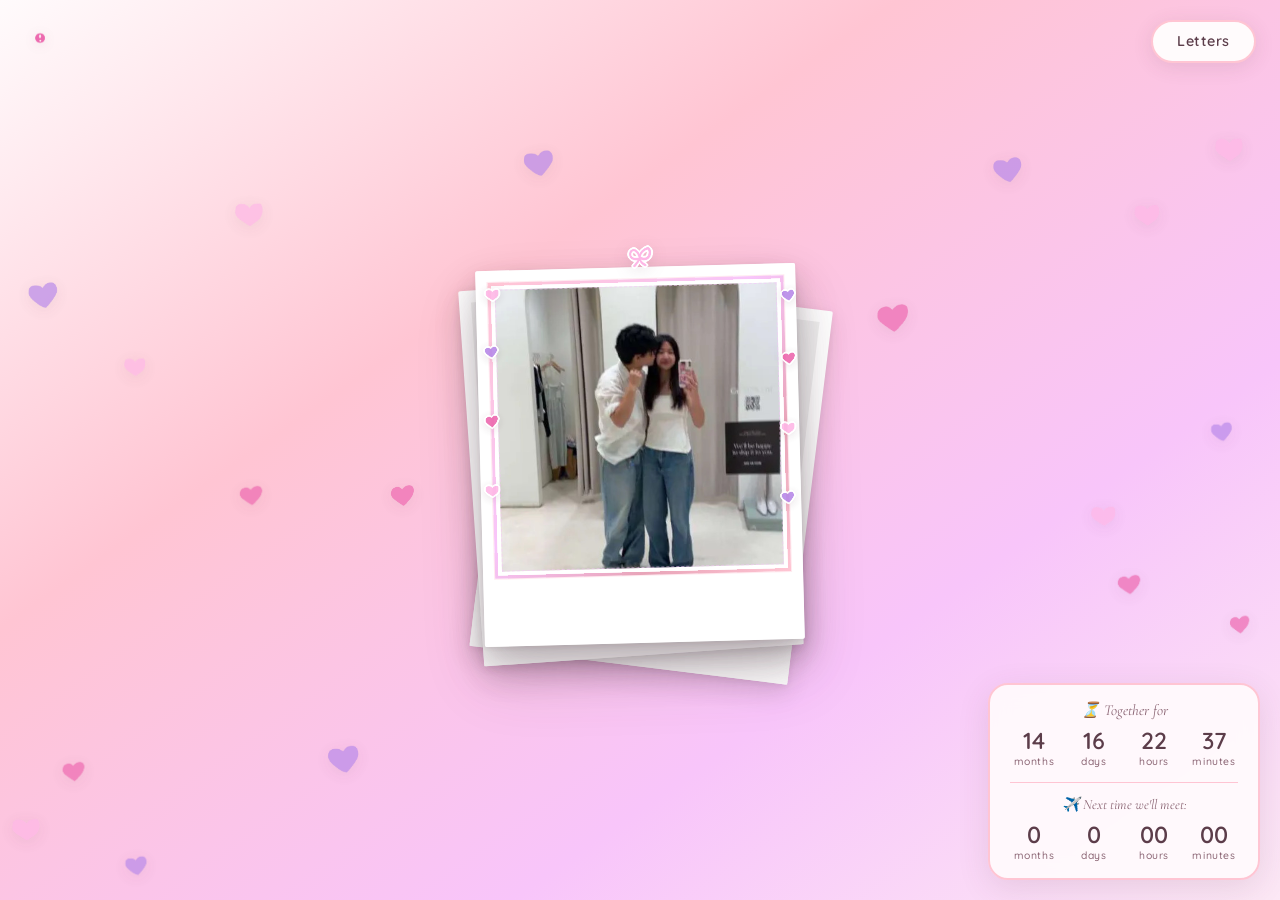
==== commit 41ee4996: "new fixes" ====
--- a/index.html
+++ b/index.html
@@ -15,7 +15,7 @@
 
   <div class="hearts-hint" data-ui-zone>
     <button type="button" class="hearts-hint__trigger" aria-describedby="hearts-hint-message">
-      <span class="hearts-hint__icon" aria-hidden="true">i</span>
+      <img src="decorations/infoicon.png" alt="Info" class="hearts-hint__icon" draggable="false">
     </button>
     <p id="hearts-hint-message" class="hearts-hint__message">
       Hover over the hearts to see why I love you ♡
--- a/style.css
+++ b/style.css
@@ -182,38 +182,30 @@
   display: flex;
   align-items: center;
   justify-content: center;
-  width: 1.75rem;
-  height: 1.75rem;
+  width: auto;
+  height: auto;
   padding: 0;
-  border: 1.5px solid rgba(139, 101, 116, 0.45);
-  border-radius: 50%;
-  background: rgba(255, 251, 252, 0.72);
-  color: var(--color-text-soft);
+  border: none;
+  background: transparent;
   cursor: help;
-  box-shadow: 0 2px 10px var(--color-shadow);
-  transition:
-    background var(--transition),
-    border-color var(--transition),
-    color var(--transition),
-    transform var(--transition);
+  box-shadow: none;
+  transition: transform var(--transition);
   -webkit-tap-highlight-color: transparent;
 }
 
 .hearts-hint__trigger:hover,
 .hearts-hint__trigger:focus-visible {
-  background: rgba(255, 251, 252, 0.95);
-  border-color: var(--color-deep);
-  color: var(--color-text);
-  transform: scale(1.05);
+  transform: scale(1.1);
   outline: none;
 }
 
 .hearts-hint__icon {
-  font-family: var(--font-display);
-  font-size: 0.95rem;
-  font-style: italic;
-  font-weight: 600;
-  line-height: 1;
+  width: 2rem;
+  height: auto;
+  object-fit: contain;
+  display: block;
+  filter: drop-shadow(0 2px 6px var(--color-shadow));
+  transition: filter var(--transition);
 }
 
 .hearts-hint__message {
